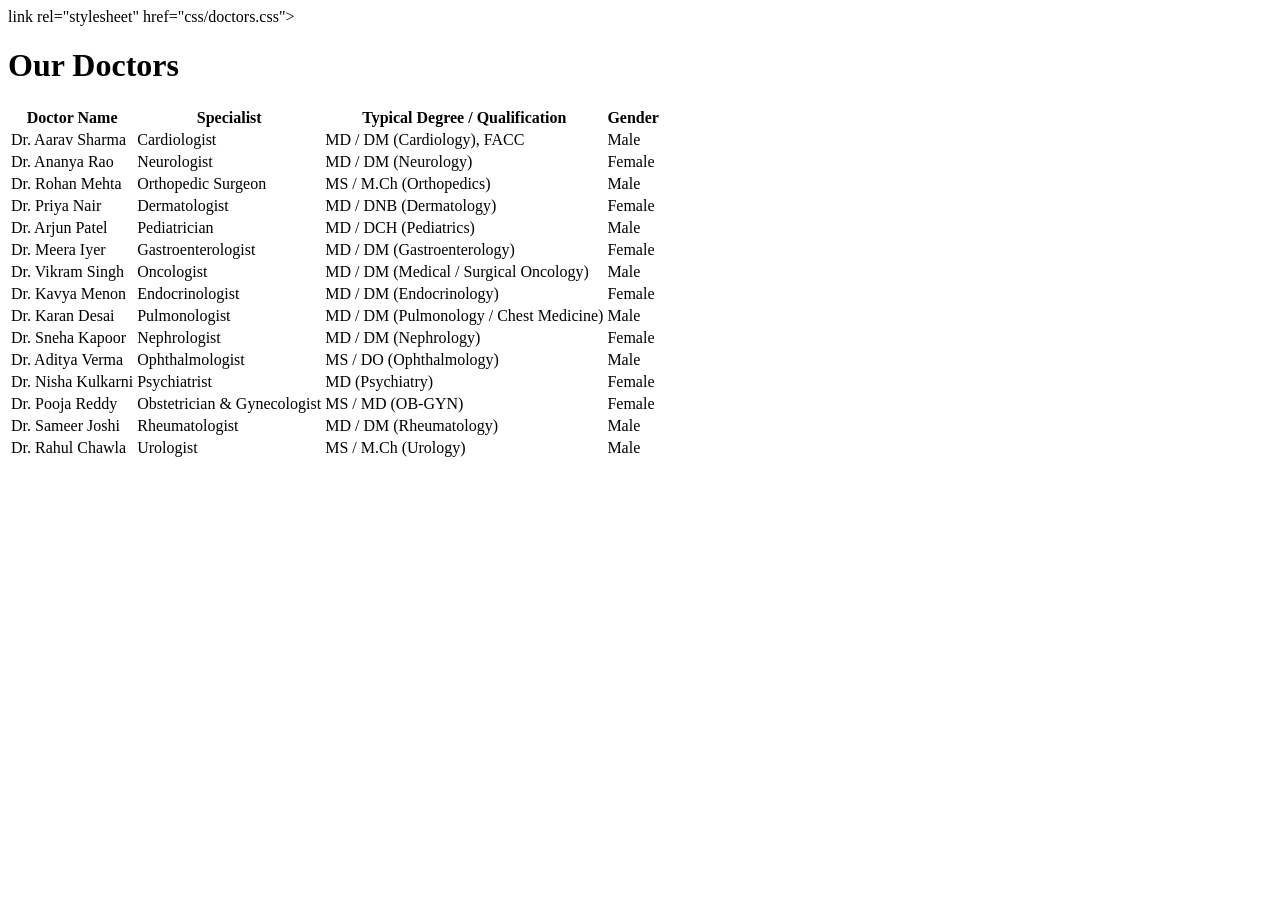
==== html/doctors.html @ a5136762 "Add my project changes" ====
<!DOCTYPE html>
<html lang="en">
<head>
    <meta charset="UTF-8">
    <meta name="viewport" content="width=device-width, initial-scale=1.0">
    <title>Doctors - MediNexus</title>
    link rel="stylesheet" href="css/doctors.css">
</head>
<body>
    <div class="doctors-header" >
          <h1>Our Doctors</h1>      
    </div>
    <div  class="doctors-info">
        <table>
            <thead>
                <tr>
                    <th scope="col">Doctor Name</th>
                    <th scope="col">Specialist</th>
                    <th scope="col">Typical Degree / Qualification</th>
                    <th scope="col">Gender</th>
                </tr>
            </thead>
            <tbody>
                <tr><td>Dr. Aarav Sharma</td><td>Cardiologist</td><td>MD / DM (Cardiology), FACC</td><td>Male</td></tr>
                <tr><td>Dr. Ananya Rao</td><td>Neurologist</td><td>MD / DM (Neurology)</td><td>Female</td></tr>
                <tr><td>Dr. Rohan Mehta</td><td>Orthopedic Surgeon</td><td>MS / M.Ch (Orthopedics)</td><td>Male</td></tr>
                <tr><td>Dr. Priya Nair</td><td>Dermatologist</td><td>MD / DNB (Dermatology)</td><td>Female</td></tr>
                <tr><td>Dr. Arjun Patel</td><td>Pediatrician</td><td>MD / DCH (Pediatrics)</td><td>Male</td></tr>
                <tr><td>Dr. Meera Iyer</td><td>Gastroenterologist</td><td>MD / DM (Gastroenterology)</td><td>Female</td></tr>
                <tr><td>Dr. Vikram Singh</td><td>Oncologist</td><td>MD / DM (Medical / Surgical Oncology)</td><td>Male</td></tr>
                <tr><td>Dr. Kavya Menon</td><td>Endocrinologist</td><td>MD / DM (Endocrinology)</td><td>Female</td></tr>
                <tr><td>Dr. Karan Desai</td><td>Pulmonologist</td><td>MD / DM (Pulmonology / Chest Medicine)</td><td>Male</td></tr>
                <tr><td>Dr. Sneha Kapoor</td><td>Nephrologist</td><td>MD / DM (Nephrology)</td><td>Female</td></tr>
                <tr><td>Dr. Aditya Verma</td><td>Ophthalmologist</td><td>MS / DO (Ophthalmology)</td><td>Male</td></tr>
                <tr><td>Dr. Nisha Kulkarni</td><td>Psychiatrist</td><td>MD (Psychiatry)</td><td>Female</td></tr>
                <tr><td>Dr. Pooja Reddy</td><td>Obstetrician &amp; Gynecologist</td><td>MS / MD (OB-GYN)</td><td>Female</td></tr>
                <tr><td>Dr. Sameer Joshi</td><td>Rheumatologist</td><td>MD / DM (Rheumatology)</td><td>Male</td></tr>
                <tr><td>Dr. Rahul Chawla</td><td>Urologist</td><td>MS / M.Ch (Urology)</td><td>Male</td></tr>
            </tbody>
        </table>
    </div>
    
</body>
</html>
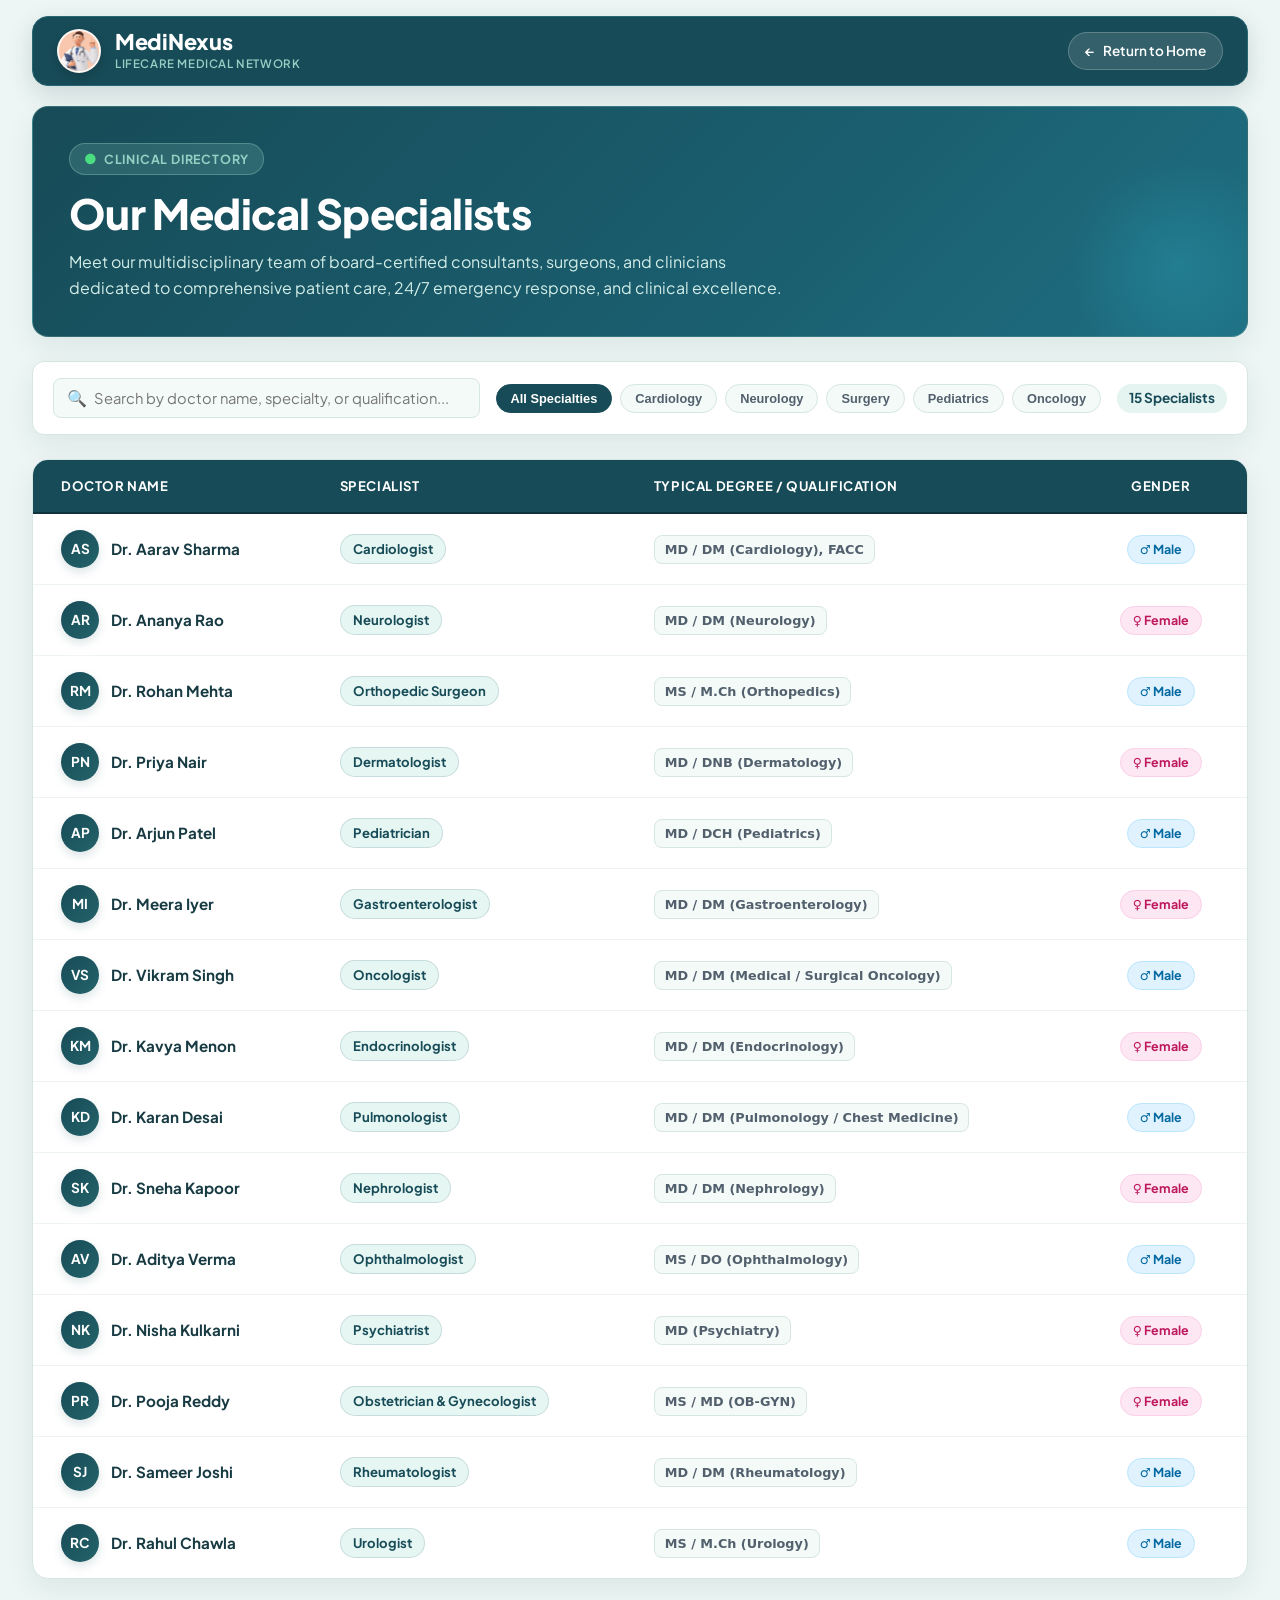
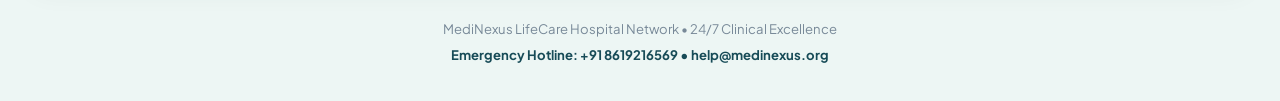
==== commit bf77837b: "feat: move doctors.css and vaccine.css to css/ and update template connections" ====
--- a/html/doctors.html
+++ b/html/doctors.html
@@ -3,42 +3,309 @@
 <head>
     <meta charset="UTF-8">
     <meta name="viewport" content="width=device-width, initial-scale=1.0">
-    <title>Doctors - MediNexus</title>
-    link rel="stylesheet" href="css/doctors.css">
+    <title>Our Doctors &amp; Specialists - MediNexus LifeCare</title>
+    <!-- Google Fonts -->
+    <link rel="preconnect" href="https://fonts.googleapis.com">
+    <link rel="preconnect" href="https://fonts.gstatic.com" crossorigin>
+    <link href="https://fonts.googleapis.com/css2?family=Plus+Jakarta+Sans:wght@400;500;600;700;800&family=Outfit:wght@400;500;600;700&display=swap" rel="stylesheet">
+    <link rel="stylesheet" href="../css/doctors.css">
 </head>
 <body>
-    <div class="doctors-header" >
-          <h1>Our Doctors</h1>      
-    </div>
-    <div  class="doctors-info">
-        <table>
-            <thead>
-                <tr>
-                    <th scope="col">Doctor Name</th>
-                    <th scope="col">Specialist</th>
-                    <th scope="col">Typical Degree / Qualification</th>
-                    <th scope="col">Gender</th>
-                </tr>
-            </thead>
-            <tbody>
-                <tr><td>Dr. Aarav Sharma</td><td>Cardiologist</td><td>MD / DM (Cardiology), FACC</td><td>Male</td></tr>
-                <tr><td>Dr. Ananya Rao</td><td>Neurologist</td><td>MD / DM (Neurology)</td><td>Female</td></tr>
-                <tr><td>Dr. Rohan Mehta</td><td>Orthopedic Surgeon</td><td>MS / M.Ch (Orthopedics)</td><td>Male</td></tr>
-                <tr><td>Dr. Priya Nair</td><td>Dermatologist</td><td>MD / DNB (Dermatology)</td><td>Female</td></tr>
-                <tr><td>Dr. Arjun Patel</td><td>Pediatrician</td><td>MD / DCH (Pediatrics)</td><td>Male</td></tr>
-                <tr><td>Dr. Meera Iyer</td><td>Gastroenterologist</td><td>MD / DM (Gastroenterology)</td><td>Female</td></tr>
-                <tr><td>Dr. Vikram Singh</td><td>Oncologist</td><td>MD / DM (Medical / Surgical Oncology)</td><td>Male</td></tr>
-                <tr><td>Dr. Kavya Menon</td><td>Endocrinologist</td><td>MD / DM (Endocrinology)</td><td>Female</td></tr>
-                <tr><td>Dr. Karan Desai</td><td>Pulmonologist</td><td>MD / DM (Pulmonology / Chest Medicine)</td><td>Male</td></tr>
-                <tr><td>Dr. Sneha Kapoor</td><td>Nephrologist</td><td>MD / DM (Nephrology)</td><td>Female</td></tr>
-                <tr><td>Dr. Aditya Verma</td><td>Ophthalmologist</td><td>MS / DO (Ophthalmology)</td><td>Male</td></tr>
-                <tr><td>Dr. Nisha Kulkarni</td><td>Psychiatrist</td><td>MD (Psychiatry)</td><td>Female</td></tr>
-                <tr><td>Dr. Pooja Reddy</td><td>Obstetrician &amp; Gynecologist</td><td>MS / MD (OB-GYN)</td><td>Female</td></tr>
-                <tr><td>Dr. Sameer Joshi</td><td>Rheumatologist</td><td>MD / DM (Rheumatology)</td><td>Male</td></tr>
-                <tr><td>Dr. Rahul Chawla</td><td>Urologist</td><td>MS / M.Ch (Urology)</td><td>Male</td></tr>
-            </tbody>
-        </table>
-    </div>
-    
+
+    <!-- Top Brand Bar -->
+    <header class="top-nav">
+        <div class="brand-wrapper">
+            <div class="brand-logo-frame">
+                <img src="../assets/img/doc_half.png" alt="MediNexus Doctor Avatar">
+            </div>
+            <div class="brand-text-block">
+                <span class="brand-title">MediNexus</span>
+                <span class="brand-subtitle">LifeCare Medical Network</span>
+            </div>
+        </div>
+        <a href="../index.html" class="nav-back-link">
+            <span>&larr;</span> Return to Home
+        </a>
+    </header>
+
+    <main class="page-wrapper">
+        <!-- Hero Header -->
+        <div class="doctors-header">
+            <div class="header-badge">Clinical Directory</div>
+            <h1>Our Medical Specialists</h1>
+            <p class="header-description">
+                Meet our multidisciplinary team of board-certified consultants, surgeons, and clinicians dedicated to comprehensive patient care, 24/7 emergency response, and clinical excellence.
+            </p>
+        </div>
+
+        <!-- Directory Filter & Search Toolbar -->
+        <div class="directory-toolbar">
+            <div class="search-container">
+                <span class="search-icon">&#128269;</span>
+                <input type="text" id="doctorSearch" class="search-input" placeholder="Search by doctor name, specialty, or qualification..." autocomplete="off">
+            </div>
+            <div class="filter-pills" id="filterPills">
+                <button type="button" class="filter-btn active" data-filter="all">All Specialties</button>
+                <button type="button" class="filter-btn" data-filter="cardiology">Cardiology</button>
+                <button type="button" class="filter-btn" data-filter="neurology">Neurology</button>
+                <button type="button" class="filter-btn" data-filter="surgery">Surgery</button>
+                <button type="button" class="filter-btn" data-filter="pediatrics">Pediatrics</button>
+                <button type="button" class="filter-btn" data-filter="oncology">Oncology</button>
+            </div>
+            <div class="doctors-count" id="doctorsCount">15 Specialists</div>
+        </div>
+
+        <!-- Doctors Table Section -->
+        <div class="doctors-info">
+            <div class="table-responsive">
+                <table id="doctorsTable">
+                    <thead>
+                        <tr>
+                            <th scope="col">Doctor Name</th>
+                            <th scope="col">Specialist</th>
+                            <th scope="col">Typical Degree / Qualification</th>
+                            <th scope="col">Gender</th>
+                        </tr>
+                    </thead>
+                    <tbody>
+                        <tr>
+                            <td>
+                                <div class="doctor-name-cell">
+                                    <div class="doctor-avatar-badge">AS</div>
+                                    <span class="doctor-name-text">Dr. Aarav Sharma</span>
+                                </div>
+                            </td>
+                            <td><span class="specialty-badge">Cardiologist</span></td>
+                            <td><span class="degree-badge">MD / DM (Cardiology), FACC</span></td>
+                            <td><span class="gender-badge male">&#9794; Male</span></td>
+                        </tr>
+                        <tr>
+                            <td>
+                                <div class="doctor-name-cell">
+                                    <div class="doctor-avatar-badge">AR</div>
+                                    <span class="doctor-name-text">Dr. Ananya Rao</span>
+                                </div>
+                            </td>
+                            <td><span class="specialty-badge">Neurologist</span></td>
+                            <td><span class="degree-badge">MD / DM (Neurology)</span></td>
+                            <td><span class="gender-badge female">&#9792; Female</span></td>
+                        </tr>
+                        <tr>
+                            <td>
+                                <div class="doctor-name-cell">
+                                    <div class="doctor-avatar-badge">RM</div>
+                                    <span class="doctor-name-text">Dr. Rohan Mehta</span>
+                                </div>
+                            </td>
+                            <td><span class="specialty-badge">Orthopedic Surgeon</span></td>
+                            <td><span class="degree-badge">MS / M.Ch (Orthopedics)</span></td>
+                            <td><span class="gender-badge male">&#9794; Male</span></td>
+                        </tr>
+                        <tr>
+                            <td>
+                                <div class="doctor-name-cell">
+                                    <div class="doctor-avatar-badge">PN</div>
+                                    <span class="doctor-name-text">Dr. Priya Nair</span>
+                                </div>
+                            </td>
+                            <td><span class="specialty-badge">Dermatologist</span></td>
+                            <td><span class="degree-badge">MD / DNB (Dermatology)</span></td>
+                            <td><span class="gender-badge female">&#9792; Female</span></td>
+                        </tr>
+                        <tr>
+                            <td>
+                                <div class="doctor-name-cell">
+                                    <div class="doctor-avatar-badge">AP</div>
+                                    <span class="doctor-name-text">Dr. Arjun Patel</span>
+                                </div>
+                            </td>
+                            <td><span class="specialty-badge">Pediatrician</span></td>
+                            <td><span class="degree-badge">MD / DCH (Pediatrics)</span></td>
+                            <td><span class="gender-badge male">&#9794; Male</span></td>
+                        </tr>
+                        <tr>
+                            <td>
+                                <div class="doctor-name-cell">
+                                    <div class="doctor-avatar-badge">MI</div>
+                                    <span class="doctor-name-text">Dr. Meera Iyer</span>
+                                </div>
+                            </td>
+                            <td><span class="specialty-badge">Gastroenterologist</span></td>
+                            <td><span class="degree-badge">MD / DM (Gastroenterology)</span></td>
+                            <td><span class="gender-badge female">&#9792; Female</span></td>
+                        </tr>
+                        <tr>
+                            <td>
+                                <div class="doctor-name-cell">
+                                    <div class="doctor-avatar-badge">VS</div>
+                                    <span class="doctor-name-text">Dr. Vikram Singh</span>
+                                </div>
+                            </td>
+                            <td><span class="specialty-badge">Oncologist</span></td>
+                            <td><span class="degree-badge">MD / DM (Medical / Surgical Oncology)</span></td>
+                            <td><span class="gender-badge male">&#9794; Male</span></td>
+                        </tr>
+                        <tr>
+                            <td>
+                                <div class="doctor-name-cell">
+                                    <div class="doctor-avatar-badge">KM</div>
+                                    <span class="doctor-name-text">Dr. Kavya Menon</span>
+                                </div>
+                            </td>
+                            <td><span class="specialty-badge">Endocrinologist</span></td>
+                            <td><span class="degree-badge">MD / DM (Endocrinology)</span></td>
+                            <td><span class="gender-badge female">&#9792; Female</span></td>
+                        </tr>
+                        <tr>
+                            <td>
+                                <div class="doctor-name-cell">
+                                    <div class="doctor-avatar-badge">KD</div>
+                                    <span class="doctor-name-text">Dr. Karan Desai</span>
+                                </div>
+                            </td>
+                            <td><span class="specialty-badge">Pulmonologist</span></td>
+                            <td><span class="degree-badge">MD / DM (Pulmonology / Chest Medicine)</span></td>
+                            <td><span class="gender-badge male">&#9794; Male</span></td>
+                        </tr>
+                        <tr>
+                            <td>
+                                <div class="doctor-name-cell">
+                                    <div class="doctor-avatar-badge">SK</div>
+                                    <span class="doctor-name-text">Dr. Sneha Kapoor</span>
+                                </div>
+                            </td>
+                            <td><span class="specialty-badge">Nephrologist</span></td>
+                            <td><span class="degree-badge">MD / DM (Nephrology)</span></td>
+                            <td><span class="gender-badge female">&#9792; Female</span></td>
+                        </tr>
+                        <tr>
+                            <td>
+                                <div class="doctor-name-cell">
+                                    <div class="doctor-avatar-badge">AV</div>
+                                    <span class="doctor-name-text">Dr. Aditya Verma</span>
+                                </div>
+                            </td>
+                            <td><span class="specialty-badge">Ophthalmologist</span></td>
+                            <td><span class="degree-badge">MS / DO (Ophthalmology)</span></td>
+                            <td><span class="gender-badge male">&#9794; Male</span></td>
+                        </tr>
+                        <tr>
+                            <td>
+                                <div class="doctor-name-cell">
+                                    <div class="doctor-avatar-badge">NK</div>
+                                    <span class="doctor-name-text">Dr. Nisha Kulkarni</span>
+                                </div>
+                            </td>
+                            <td><span class="specialty-badge">Psychiatrist</span></td>
+                            <td><span class="degree-badge">MD (Psychiatry)</span></td>
+                            <td><span class="gender-badge female">&#9792; Female</span></td>
+                        </tr>
+                        <tr>
+                            <td>
+                                <div class="doctor-name-cell">
+                                    <div class="doctor-avatar-badge">PR</div>
+                                    <span class="doctor-name-text">Dr. Pooja Reddy</span>
+                                </div>
+                            </td>
+                            <td><span class="specialty-badge">Obstetrician &amp; Gynecologist</span></td>
+                            <td><span class="degree-badge">MS / MD (OB-GYN)</span></td>
+                            <td><span class="gender-badge female">&#9792; Female</span></td>
+                        </tr>
+                        <tr>
+                            <td>
+                                <div class="doctor-name-cell">
+                                    <div class="doctor-avatar-badge">SJ</div>
+                                    <span class="doctor-name-text">Dr. Sameer Joshi</span>
+                                </div>
+                            </td>
+                            <td><span class="specialty-badge">Rheumatologist</span></td>
+                            <td><span class="degree-badge">MD / DM (Rheumatology)</span></td>
+                            <td><span class="gender-badge male">&#9794; Male</span></td>
+                        </tr>
+                        <tr>
+                            <td>
+                                <div class="doctor-name-cell">
+                                    <div class="doctor-avatar-badge">RC</div>
+                                    <span class="doctor-name-text">Dr. Rahul Chawla</span>
+                                </div>
+                            </td>
+                            <td><span class="specialty-badge">Urologist</span></td>
+                            <td><span class="degree-badge">MS / M.Ch (Urology)</span></td>
+                            <td><span class="gender-badge male">&#9794; Male</span></td>
+                        </tr>
+                    </tbody>
+                </table>
+            </div>
+
+            <div class="no-results" id="noResults">
+                <h3>No specialists found</h3>
+                <p>Try searching with another keyword or resetting the specialty filter.</p>
+            </div>
+        </div>
+    </main>
+
+    <footer class="page-footer">
+        <p>MediNexus LifeCare Hospital Network &bull; 24/7 Clinical Excellence</p>
+        <p class="footer-hotline">Emergency Hotline: +91 8619216569 &bull; help@medinexus.org</p>
+    </footer>
+
+    <!-- Interactive Search & Filter Script -->
+    <script>
+        (function() {
+            var searchInput = document.getElementById('doctorSearch');
+            var filterButtons = document.querySelectorAll('.filter-btn');
+            var tableRows = document.querySelectorAll('#doctorsTable tbody tr');
+            var countBadge = document.getElementById('doctorsCount');
+            var noResults = document.getElementById('noResults');
+
+            var currentFilter = 'all';
+
+            function filterRows() {
+                var query = searchInput.value.toLowerCase().trim();
+                var visibleCount = 0;
+
+                tableRows.forEach(function(row) {
+                    var text = row.textContent.toLowerCase();
+                    var specialty = (row.querySelector('.specialty-badge') ? row.querySelector('.specialty-badge').textContent : '').toLowerCase();
+
+                    var matchesQuery = !query || text.indexOf(query) !== -1;
+                    var matchesFilter = currentFilter === 'all';
+
+                    if (!matchesFilter) {
+                        if (currentFilter === 'cardiology' && specialty.indexOf('cardio') !== -1) matchesFilter = true;
+                        else if (currentFilter === 'neurology' && specialty.indexOf('neuro') !== -1) matchesFilter = true;
+                        else if (currentFilter === 'surgery' && specialty.indexOf('surgeon') !== -1) matchesFilter = true;
+                        else if (currentFilter === 'pediatrics' && specialty.indexOf('pediat') !== -1) matchesFilter = true;
+                        else if (currentFilter === 'oncology' && specialty.indexOf('oncol') !== -1) matchesFilter = true;
+                    }
+
+                    if (matchesQuery && matchesFilter) {
+                        row.style.display = '';
+                        visibleCount++;
+                    } else {
+                        row.style.display = 'none';
+                    }
+                });
+
+                countBadge.textContent = visibleCount + ' Specialist' + (visibleCount === 1 ? '' : 's');
+                if (noResults) {
+                    noResults.style.display = visibleCount === 0 ? 'block' : 'none';
+                }
+            }
+
+            if (searchInput) {
+                searchInput.addEventListener('input', filterRows);
+            }
+
+            filterButtons.forEach(function(btn) {
+                btn.addEventListener('click', function() {
+                    filterButtons.forEach(function(b) { b.classList.remove('active'); });
+                    btn.classList.add('active');
+                    currentFilter = btn.getAttribute('data-filter') || 'all';
+                    filterRows();
+                });
+            });
+        })();
+    </script>
 </body>
 </html>
--- a/css/doctors.css
+++ b/css/doctors.css
@@ -0,0 +1,524 @@
+/* ==========================================================================
+   MediNexus Hospital & LifeCare - Doctors Directory Stylesheet
+   File: css/doctors.css
+   ========================================================================== */
+
+:root {
+    --primary: #174b57;
+    --primary-dark: #0f343d;
+    --primary-light: #24636a;
+    --accent: #35d4e6;
+    --teal-glow: #94d0c3;
+    --bg-page: #edf6f4;
+    --bg-card: #ffffff;
+    --bg-subtle: #f4faf8;
+    --border-color: #d6e6e3;
+    --border-subtle: rgba(23, 75, 87, 0.12);
+    --text-primary: #183b43;
+    --text-secondary: #52606d;
+    --text-muted: #788998;
+    --shadow-clay: 0 10px 28px rgba(24, 59, 67, 0.08);
+    --shadow-hover: 0 16px 36px rgba(24, 59, 67, 0.14);
+    --radius-lg: 16px;
+    --radius-md: 12px;
+    --radius-sm: 8px;
+    --radius-pill: 999px;
+    --transition-fast: 0.2s cubic-bezier(0.16, 1, 0.3, 1);
+}
+
+/* Reset & Base Setup */
+*, *::before, *::after {
+    box-sizing: border-box;
+    margin: 0;
+    padding: 0;
+}
+
+html, body {
+    min-height: 100vh;
+    background-color: var(--bg-page);
+    color: var(--text-primary);
+    font-family: 'Plus Jakarta Sans', 'Segoe UI', system-ui, -apple-system, sans-serif;
+    line-height: 1.5;
+    -webkit-font-smoothing: antialiased;
+}
+
+/* Scrollbar Customization */
+::-webkit-scrollbar {
+    width: 10px;
+    height: 10px;
+}
+::-webkit-scrollbar-track {
+    background: #dcebea;
+}
+::-webkit-scrollbar-thumb {
+    background: var(--primary);
+    border-radius: 6px;
+    border: 2px solid #dcebea;
+}
+
+/* Top Brand Navigation Bar */
+.top-nav {
+    width: 95%;
+    max-width: 1320px;
+    margin: 16px auto 0;
+    background: var(--primary);
+    border: 1px solid #286674;
+    border-radius: var(--radius-lg);
+    box-shadow: 0 8px 24px rgba(24, 59, 67, 0.16);
+    padding: 12px 24px;
+    display: flex;
+    align-items: center;
+    justify-content: space-between;
+    gap: 16px;
+}
+
+.brand-wrapper {
+    display: flex;
+    align-items: center;
+    gap: 14px;
+}
+
+.brand-logo-frame {
+    width: 44px;
+    height: 44px;
+    border-radius: 50%;
+    background: #f8c7ad;
+    border: 2.5px solid rgba(255, 255, 255, 0.85);
+    overflow: hidden;
+    flex-shrink: 0;
+    display: flex;
+    align-items: center;
+    justify-content: center;
+    box-shadow: 0 4px 10px rgba(0, 0, 0, 0.15);
+}
+
+.brand-logo-frame img {
+    width: 100%;
+    height: 100%;
+    object-fit: cover;
+}
+
+.brand-text-block {
+    display: flex;
+    flex-direction: column;
+}
+
+.brand-title {
+    font-size: 1.35rem;
+    font-weight: 800;
+    color: #ffffff;
+    letter-spacing: -0.3px;
+    line-height: 1.15;
+}
+
+.brand-subtitle {
+    font-size: 0.72rem;
+    color: var(--teal-glow);
+    font-weight: 600;
+    letter-spacing: 0.6px;
+    text-transform: uppercase;
+}
+
+.nav-back-link {
+    display: inline-flex;
+    align-items: center;
+    gap: 8px;
+    color: #ffffff;
+    text-decoration: none;
+    font-size: 0.85rem;
+    font-weight: 600;
+    background: rgba(255, 255, 255, 0.12);
+    border: 1px solid rgba(255, 255, 255, 0.22);
+    padding: 8px 16px;
+    border-radius: var(--radius-pill);
+    transition: background var(--transition-fast), transform var(--transition-fast);
+}
+
+.nav-back-link:hover {
+    background: rgba(255, 255, 255, 0.24);
+    transform: translateX(-3px);
+}
+
+/* Page Container */
+.page-wrapper {
+    width: 95%;
+    max-width: 1320px;
+    margin: 20px auto 40px;
+    display: flex;
+    flex-direction: column;
+    gap: 24px;
+}
+
+/* Hero Header Banner */
+.doctors-header {
+    background: linear-gradient(135deg, #174b57 0%, #1a5e6f 60%, #1f6f82 100%);
+    border-radius: var(--radius-lg);
+    border: 1px solid rgba(148, 208, 195, 0.25);
+    box-shadow: var(--shadow-clay);
+    padding: 36px 36px;
+    color: #ffffff;
+    position: relative;
+    overflow: hidden;
+}
+
+.doctors-header::after {
+    content: "";
+    position: absolute;
+    right: -40px;
+    bottom: -40px;
+    width: 220px;
+    height: 220px;
+    border-radius: 50%;
+    background: radial-gradient(circle, rgba(53, 212, 230, 0.18) 0%, transparent 70%);
+    pointer-events: none;
+}
+
+.header-badge {
+    display: inline-flex;
+    align-items: center;
+    gap: 6px;
+    background: rgba(148, 208, 195, 0.18);
+    border: 1px solid rgba(148, 208, 195, 0.35);
+    color: var(--teal-glow);
+    padding: 5px 14px;
+    border-radius: var(--radius-pill);
+    font-size: 0.78rem;
+    font-weight: 700;
+    text-transform: uppercase;
+    letter-spacing: 0.8px;
+    margin-bottom: 14px;
+}
+
+.header-badge::before {
+    content: "●";
+    color: #4ade80;
+    font-size: 0.85rem;
+}
+
+.doctors-header h1 {
+    font-size: clamp(1.8rem, 3.5vw, 2.6rem);
+    font-weight: 800;
+    letter-spacing: -0.6px;
+    line-height: 1.2;
+    margin-bottom: 10px;
+    color: #ffffff;
+}
+
+.header-description {
+    font-size: 1rem;
+    color: #d2ede7;
+    max-width: 720px;
+    line-height: 1.6;
+}
+
+/* Toolbar & Interactive Search */
+.directory-toolbar {
+    background: var(--bg-card);
+    border: 1px solid var(--border-color);
+    border-radius: var(--radius-md);
+    box-shadow: var(--shadow-clay);
+    padding: 16px 20px;
+    display: flex;
+    flex-wrap: wrap;
+    align-items: center;
+    justify-content: space-between;
+    gap: 16px;
+}
+
+.search-container {
+    position: relative;
+    flex: 1 1 320px;
+    max-width: 460px;
+}
+
+.search-icon {
+    position: absolute;
+    left: 14px;
+    top: 50%;
+    transform: translateY(-50%);
+    color: var(--text-muted);
+    font-size: 1rem;
+    pointer-events: none;
+}
+
+.search-input {
+    width: 100%;
+    padding: 10px 16px 10px 40px;
+    font-size: 0.92rem;
+    font-family: inherit;
+    border: 1.5px solid var(--border-color);
+    border-radius: var(--radius-sm);
+    background: var(--bg-subtle);
+    color: var(--text-primary);
+    outline: none;
+    transition: border-color var(--transition-fast), box-shadow var(--transition-fast);
+}
+
+.search-input:focus {
+    border-color: var(--primary);
+    background: #ffffff;
+    box-shadow: 0 0 0 3px rgba(23, 75, 87, 0.12);
+}
+
+.filter-pills {
+    display: flex;
+    flex-wrap: wrap;
+    gap: 8px;
+    align-items: center;
+}
+
+.filter-btn {
+    background: var(--bg-subtle);
+    border: 1px solid var(--border-color);
+    color: var(--text-secondary);
+    padding: 6px 14px;
+    border-radius: var(--radius-pill);
+    font-size: 0.8rem;
+    font-weight: 600;
+    cursor: pointer;
+    transition: all var(--transition-fast);
+}
+
+.filter-btn:hover {
+    background: #e2f1ee;
+    color: var(--primary);
+}
+
+.filter-btn.active {
+    background: var(--primary);
+    border-color: var(--primary);
+    color: #ffffff;
+}
+
+.doctors-count {
+    font-size: 0.85rem;
+    font-weight: 700;
+    color: var(--primary);
+    background: #e5f4f1;
+    padding: 4px 12px;
+    border-radius: var(--radius-pill);
+}
+
+/* Doctors Info Table Wrapper */
+.doctors-info {
+    background: var(--bg-card);
+    border: 1px solid var(--border-color);
+    border-radius: var(--radius-lg);
+    box-shadow: var(--shadow-clay);
+    overflow: hidden;
+    position: relative;
+}
+
+.table-responsive {
+    width: 100%;
+    overflow-x: auto;
+    -webkit-overflow-scrolling: touch;
+}
+
+table {
+    width: 100%;
+    border-collapse: collapse;
+    text-align: left;
+    font-size: 0.92rem;
+}
+
+/* Table Header */
+thead {
+    background: #174b57;
+    color: #ffffff;
+}
+
+th {
+    padding: 16px 20px;
+    font-size: 0.82rem;
+    font-weight: 700;
+    text-transform: uppercase;
+    letter-spacing: 0.6px;
+    border-bottom: 2px solid #0f343d;
+    white-space: nowrap;
+}
+
+th:first-child {
+    padding-left: 28px;
+}
+
+th:last-child {
+    padding-right: 28px;
+    text-align: center;
+}
+
+/* Table Body */
+tbody tr {
+    border-bottom: 1px solid #eef4f2;
+    transition: background-color var(--transition-fast), transform var(--transition-fast);
+}
+
+tbody tr:last-child {
+    border-bottom: none;
+}
+
+tbody tr:hover {
+    background-color: #f3faf8;
+}
+
+td {
+    padding: 16px 20px;
+    vertical-align: middle;
+    color: var(--text-primary);
+}
+
+td:first-child {
+    padding-left: 28px;
+}
+
+td:last-child {
+    padding-right: 28px;
+    text-align: center;
+}
+
+/* Doctor Name Cell */
+.doctor-name-cell {
+    display: flex;
+    align-items: center;
+    gap: 12px;
+}
+
+.doctor-avatar-badge {
+    width: 38px;
+    height: 38px;
+    border-radius: 50%;
+    background: linear-gradient(135deg, #174b57, #24636a);
+    color: #ffffff;
+    font-size: 0.85rem;
+    font-weight: 700;
+    display: flex;
+    align-items: center;
+    justify-content: center;
+    flex-shrink: 0;
+    box-shadow: 0 4px 10px rgba(23, 75, 87, 0.15);
+}
+
+.doctor-name-text {
+    font-weight: 700;
+    color: var(--text-primary);
+    font-size: 0.95rem;
+}
+
+/* Specialty Pill Badge */
+.specialty-badge {
+    display: inline-flex;
+    align-items: center;
+    gap: 6px;
+    padding: 4px 12px;
+    border-radius: var(--radius-pill);
+    font-size: 0.82rem;
+    font-weight: 700;
+    background: #e6f6f3;
+    color: #174b57;
+    border: 1px solid rgba(23, 75, 87, 0.15);
+}
+
+/* Degree / Qualification */
+.degree-badge {
+    display: inline-block;
+    padding: 4px 10px;
+    border-radius: var(--radius-sm);
+    background: var(--bg-subtle);
+    border: 1px solid var(--border-color);
+    font-size: 0.8rem;
+    font-weight: 600;
+    color: var(--text-secondary);
+    font-family: 'Segoe UI', system-ui, sans-serif;
+}
+
+/* Gender Indicator */
+.gender-badge {
+    display: inline-flex;
+    align-items: center;
+    justify-content: center;
+    padding: 4px 12px;
+    border-radius: var(--radius-pill);
+    font-size: 0.78rem;
+    font-weight: 700;
+}
+
+.gender-badge.male {
+    background: #e0f2fe;
+    color: #0369a1;
+    border: 1px solid #bae6fd;
+}
+
+.gender-badge.female {
+    background: #fce7f3;
+    color: #be185d;
+    border: 1px solid #fbcfe8;
+}
+
+/* Empty search state */
+.no-results {
+    display: none;
+    text-align: center;
+    padding: 48px 24px;
+    color: var(--text-muted);
+}
+
+.no-results h3 {
+    font-size: 1.15rem;
+    color: var(--text-primary);
+    margin-bottom: 6px;
+}
+
+/* Page Footer */
+.page-footer {
+    width: 95%;
+    max-width: 1320px;
+    margin: 0 auto 36px;
+    text-align: center;
+    font-size: 0.82rem;
+    color: var(--text-muted);
+    display: flex;
+    flex-direction: column;
+    align-items: center;
+    gap: 6px;
+}
+
+.footer-hotline {
+    font-weight: 700;
+    color: var(--primary);
+}
+
+/* Responsive Media Queries */
+@media (max-width: 900px) {
+    .doctors-header {
+        padding: 28px 24px;
+    }
+    .directory-toolbar {
+        flex-direction: column;
+        align-items: stretch;
+    }
+    .search-container {
+        max-width: 100%;
+    }
+}
+
+@media (max-width: 680px) {
+    .top-nav {
+        padding: 10px 16px;
+    }
+    .brand-title {
+        font-size: 1.15rem;
+    }
+    .nav-back-link {
+        font-size: 0.78rem;
+        padding: 6px 12px;
+    }
+    th, td {
+        padding: 12px 14px;
+    }
+    th:first-child, td:first-child {
+        padding-left: 16px;
+    }
+    th:last-child, td:last-child {
+        padding-right: 16px;
+    }
+}
